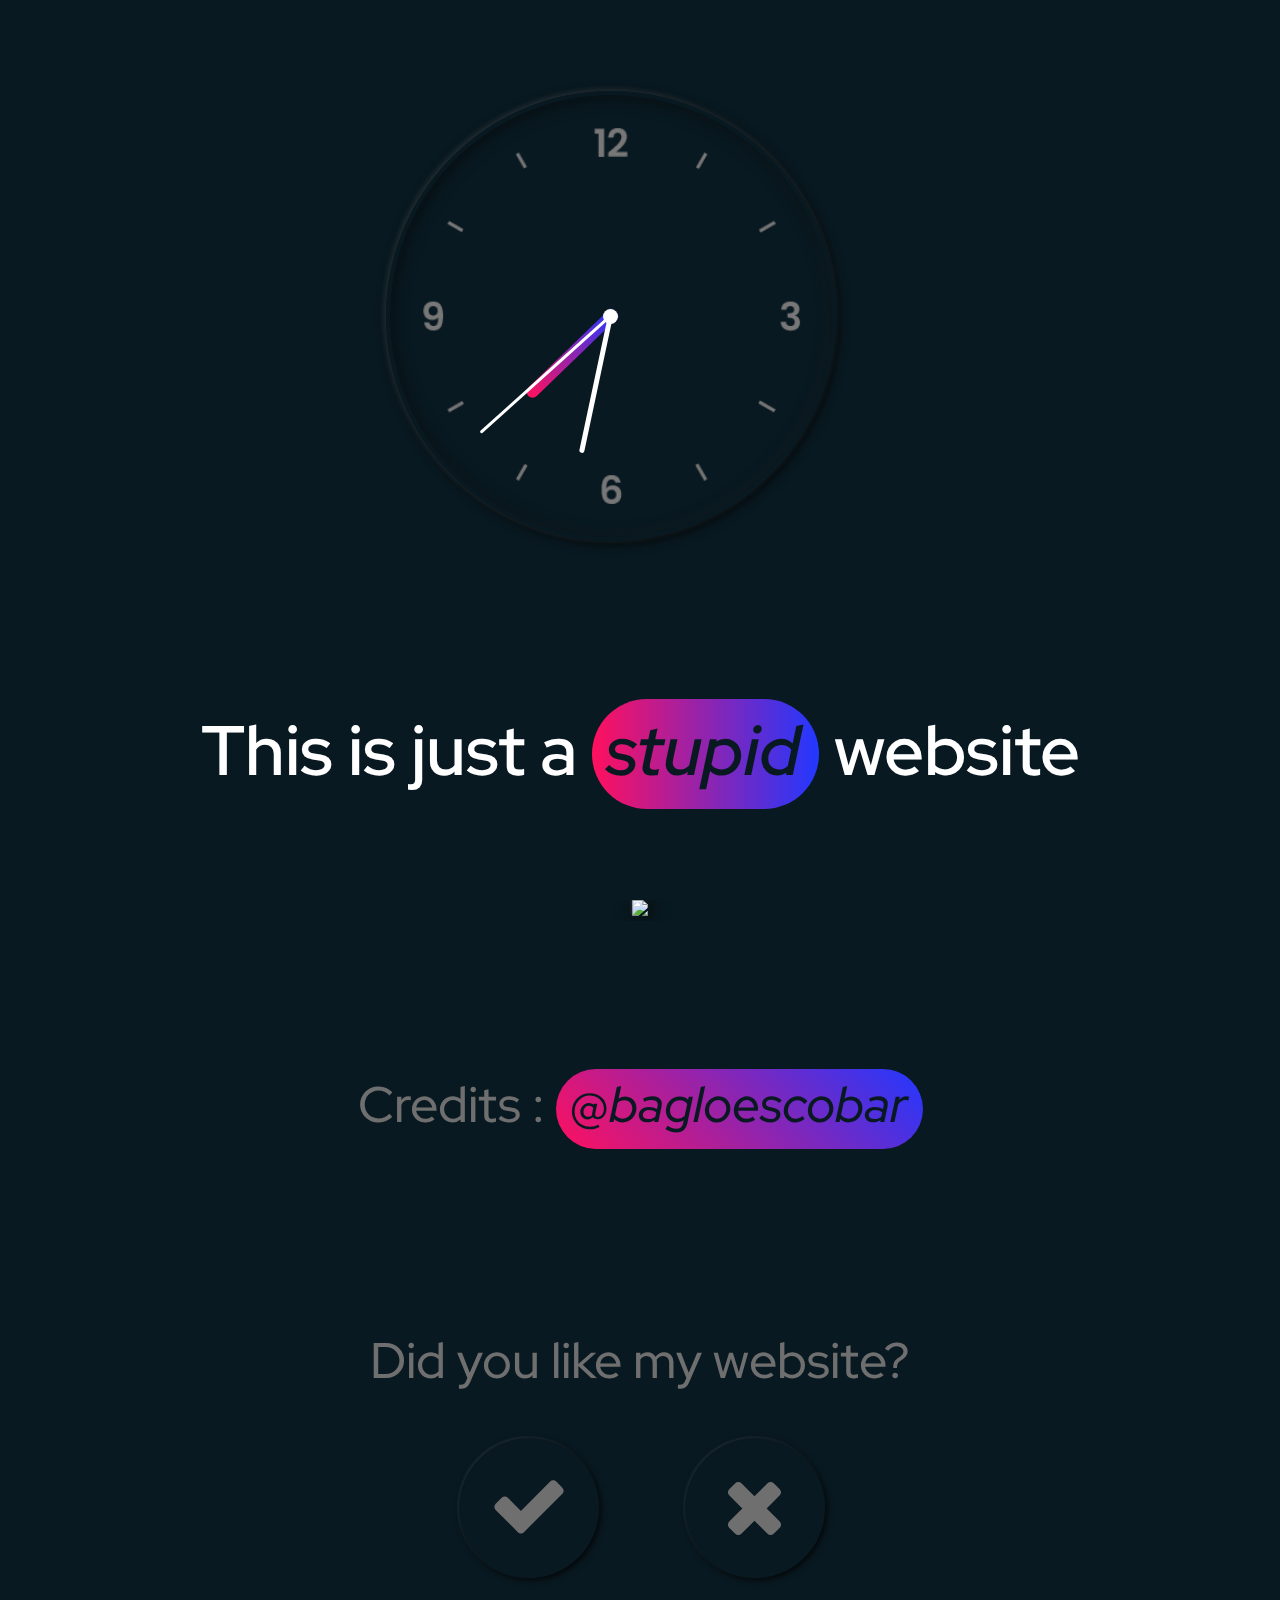
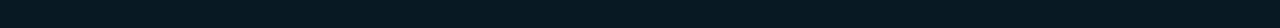
==== index.html @ bec344a5 "changed button colour" ====
<!DOCTYPE html>
<html>
    <head>
        <title>void</title>
        <meta charset="utf-8">

        <link href="https://fonts.googleapis.com/css2?family=PT+Sans:ital,wght@0,400;0,700;1,400;1,700&display=swap" rel="stylesheet">
        <link href="https://fonts.googleapis.com/css2?family=Red+Hat+Display:ital,wght@0,400;0,500;0,700;0,900;1,400;1,500;1,700;1,900&display=swap" rel="stylesheet">
        <link href="https://stackpath.bootstrapcdn.com/font-awesome/4.7.0/css/font-awesome.min.css" rel="stylesheet" integrity="sha384-wvfXpqpZZVQGK6TAh5PVlGOfQNHSoD2xbE+QkPxCAFlNEevoEH3Sl0sibVcOQVnN" crossorigin="anonymous">
        <!--<link rel="stylesheet" type="text/css" href="css/animate.css">-->
        <!--<link rel="stylesheet" type="text/css" href="css/bootstrap.min.css">-->
        <!--<link rel="stylesheet" type="text/css" href="css/jquery.bxslider.css">-->
        <link rel="stylesheet" type="text/css" href="css/style.css">
        <link rel="stylesheet" type="text/css" href="css/responsive.css">
        <!--<link rel="stylesheet" type="text/css" href="css/fullpage.min.css">-->
    </head>
    <body>
        <div class="container">
            <div class="row page-1">
                <div class="clock col-md-6">
                    <div class="hour">
                        <div class="hr" id="hr"></div>
                    </div>
                    <div class="min">
                        <div class="mn" id="mn"></div>
                    </div>
                    <div class="sec">
                        <div class="sc" id="sc"></div>
                    </div>
                </div>
            
                <div class="text col-md-6">
                    <h2>This is just a <a href="#"><i>stupid</i></a> website</h2>
                </div>
            </div>
            <div class="row" id="slider">
                <figure><center>
                    <div class="ig"><img class="ig-img" src="https://www.instagram.com/p/B_fWVBCDCqb/media/?size=l"></div>
                    <div class="ig"><img class="ig-img" src="https://www.instagram.com/p/B_cDUFCjGi4/media/?size=l"></div>
                    <div class="ig"><img class="ig-img crop" src="https://www.instagram.com/p/B_aI4P1D6il/media/?size=l"></div>
                    <div class="ig"><img class="ig-img" src="https://www.instagram.com/p/B_kT95uj4gp/media/?size=l"></div>
                    <div class="ig"><img class="ig-img crop" src="https://www.instagram.com/p/B_mvk5ID7Fw/media/?size=l"></div>
                    <div class="ig"><img class="ig-img" src="https://www.instagram.com/p/B_myRiUDKjV/media/?size=l"></div>
                    <div class="ig"><img class="ig-img" src="https://www.instagram.com/p/B_fWVBCDCqb/media/?size=l"></div>
                </center></figure>
            </div>
            <div class="row" id="credit">
                <p>Credits : <a href="https://www.instagram.com/bagloescobar/">@bagloescobar</a></p>
            </div>
            <div class="row">
                <div class="col-md-12">
                    <p>Did you like my website?</p>
                    <div>
                        <label>
                            <input type="radio" name="like">
                            <i class="fa fa-check" aria-hidden="true"></i>
                        </label>
                        <label>
                            <input type="radio" name="like">
                            <i class="fa fa-times" aria-hidden="true"></i>
                        </label>
                    </div>
                </div>
            </div>
        </div>
        <script type="text/javascript">
            /*Clock*/
            const deg = 6;
            const hr = document.querySelector('#hr');
            const mn = document.querySelector('#mn');
            const sc = document.querySelector('#sc');

            let day = new Date();
            let hh = day.getHours() * 30;
            let mm = day.getMinutes() * deg;
            let ss = day.getSeconds() * deg;
            let s = ss;

            hr.style.transform = `rotateZ(${(hh)+(mm/12)}deg)`;
            mn.style.transform = `rotateZ(${mm}deg)`;
            sc.style.transform = `rotateZ(${ss}deg)`;
            
            setInterval(() => {
                
                let day = new Date();
                let hh = day.getHours() * 30;
                let mm = day.getMinutes() * deg;
                let ss = day.getSeconds() * deg;
                
                
                s+=6;
                /*if(s%360==0)
                    m+=6;*/
                /*if(m%360==0)
                    h+=6;*/

                hr.style.transform = `rotateZ(${(hh)+(mm/12)}deg)`;
                mn.style.transform = `rotateZ(${mm}deg)`;
                sc.style.transform = `rotateZ(${s}deg)`;
            },1000);

            /*Button ripple*/
            const button = document.querySelectorAll('a');
            button.forEach(btn => {
                btn.addEventListener('click', function(e) {
                    let x = e.clientX;
                    let y = e.clientY - e.target.offsetTop*2;

                    let ripple = document.createElement('span');
                    ripple.style.left = x + 'px';
                    ripple.style.top = y + 'px';
                    this.appendChild(ripple);

                    setTimeout(() => {
                        ripple.remove()
                    }, 500);
                });
            });

            /*Bday Date*/
            d = day.getDate();
            m = day.getMonth();
            if((m==4&&d>=15)||(m>4))
            {
                alert("Happy birthday Aditi!!");
            }
        </script>

        <script src="js/jquery.js"></script>
        <script src="js/bootstrap.min.js"></script>
        <!--<script src="js/mobile.js"></script>-->
        <!--<script src="js/fullpage.min.js"></script>
        <script src="js/fullpage.extensions.min.js"></script>
        <script src="js/wow.min.js"></script>-->
        <script src="js/custom.js"></script>
        
    </body>
</html>
---- css/style.css ----
*{
    margin: 0;
    padding: 0;
    box-sizing: border-box;    
}

body
{
    display: flex;
    justify-content: center;
    align-items: center;
    min-height: 100vh;
    flex-direction: column;
    background: #091921;
    font-family: 'Red Hat Display', sans-serif;
    color: #ffffff;
    overflow-x: hidden;
    overflow-y: scroll;
}

.container
{
    position: relative;
    display: flex;
    flex-wrap: wrap;
    justify-content: center;
    align-items: center;
    flex-direction: column;
}

.clock
{
    /*max-width: 100%;*/
    width: 50vmin;
    height: 50vmin;
    /*padding-left: 400px;
    padding-right: 400px;*/
    margin-left: 25vmin;
    margin-right: 25vmin;
    margin-bottom: 30px;
    /*left: 0%;*/
    display: flex;
    text-align: center;
    justify-content: center;
    align-items: center;
    background: url("../images/clock.png");
    background-size: cover;
    position: relative;
    /*padding: 50px 50px;*/
    border: 4px solid #091921;
    border-radius: 50%;
    /*box-shadow: 0 -15px 15px rgba(255,255,255,.05),
                inset 0 -15px 15px rgba(255,255,255,.05),
                0 -15px 15px rgba(0,0,0,0.05),
                inset 0 -15px 15px rgba(0,0,0,0.05);*/
    box-shadow: -1px -1px 6px rgba(255,255,255,.16),
                2px 2px 12px rgba(0,0,0,.9),
                inset -2px -2px 16px rgba(255,255,255,.04),
                inset 2px 2px 16px rgba(0,0,0,.6);
}
.clock:before
{
    content: '';
    position: absolute;
    width: 15px;
    height: 15px;
    background: #fff;
    border-radius: 50%;
    z-index: 10000;
}

.clock .hour,
.clock .min,
.clock .sec
{
    position: absolute;
}
.clock .hour, .hr
{
    width: 230px;
    height: 230px;
}
.clock .min, .mn
{
    width: 280px;
    height: 280px;
}
.clock .sec, .sc
{
    width: 350px;
    height: 350px;
}

.hr, .mn, .sc
{
    display: flex;
    justify-content: center;
    /*align-items: center;*/
    position: absolute;
    border-radius: 50%;
    transition: all 0.5s;
    -moz-transition: all 0.5s;
    -o-transition: all 0.5s;
    -webkit-transition: all 0.5s;
}
.hr:before
{
    content: '';
    position: absolute;
    width: 12px;
    height: 120px;
    background: linear-gradient(180deg,#ff105e,#2238ff);
    z-index: 10;
    border-radius: 6px 6px 0 0;
}
.mn:before
{
    content: '';
    position: absolute;
    width: 5px;
    height: 145px;
    background: #fff;
    z-index: 11;
    border-radius: 6px 6px 0 0;
}
.sc:before
{
    content: '';
    position: absolute;
    width: 3px;
    height: 180px;
    background: #fff;
    z-index: 12;
    border-radius: 6px 6px 0 0;
}

.container .row .text h2
{
    text-align: center;
    max-width: 100%;
    font-size: 70px;
    font-weight: 600;
    padding-top: 128px;
    padding-left: 40px;
    padding-right: 40px;
    line-height: 1.4em;
}
.container .row .text h2 a
{
    text-decoration: none;
    position: static;
    color: #091921;
    display: inline-flex;
    position: initial;
    overflow: hidden;
    border: 1px;
    border-radius: 50vmin;
    padding: 2px 18px 10px 14px;
    background: linear-gradient(90deg,#ff105e,#2238ff);
}

.ig-img
{
    width: 80vw;
    border-radius: 5%;
    box-shadow: -1px -1px 3px rgba(255,255,255,.1),
                2px 2px 18px rgba(0,0,0,.8);
}

#slider
{
    overflow: hidden;
}
#slider figure
{
    position: relative;
    width: 700%;
    margin: 0;
    animation: 24s slider infinite;
}
#slider figure .ig
{
    width: 14.285%;
    float: left;
}

@keyframes slider
{
    0%
    {
        left: 0;
    }
    11.67%
    {
        left: 0;
    }
    16.67%
    {
        left: -100%;
    }
    28.33%
    {
        left: -100%;
    }
    33.33%
    {
        left: -200%;
    }
    45%
    {
        left: -200%;
    }
    50%
    {
        left: -300%;
    }
    61.67%
    {
        left: -300%;
    }
    66.67%
    {
        left: -400%;
    }
    78.33%
    {
        left: -400%;
    }
    83.33%
    {
        left: -500%;
    }
    95%
    {
        left: -500%;
    }
    100%
    {
        left: -600%;
    }
}

#credit a
{
    text-decoration: none;
    font-style: italic;
    font-weight: 500;
    color: #091921;
    border: 1px;
    border-radius: 50vmin;
    padding: 2px 15px 12px 14px;
    background: linear-gradient(45deg,#ff105e,#2238ff);
}

.container p
{
    text-align: center;
    color: #6f6f6f;
    font-size: 50px;
    font-weight: 500;
    margin-top: 150px;
    margin-bottom: 40px;
}
.container label
{
    position: relative;
}
.container label input
{
    appearance: none;
    -webkit-appearance: none;
    -moz-appearance: none;
    cursor: pointer;
}
.container label .fa
{
    position: relative;
    width: 140px;
    height: 140px;
    background: #091921;
    line-height: 40px;
    text-align: center;
    justify-content: center;
    align-items: center;
    padding-top: 47px;
    margin-top: 5px;
    margin-bottom: 50px;
    color: #6f6f6f;
    font-size: 80px;/*or24*/
    border-radius: 50%;
    cursor: pointer;
    box-shadow: -1px -1px 3px rgba(255,255,255,.1),
                2px 2px 6px rgba(0,0,0,.8);
}
.container label .fa-check
{
    margin-left: 2em;
    margin-right: .5em;
}
.container label .fa-times
{
    margin-right: 2em;
    margin-left: .5em;
}
.container label .fa:hover
{
    box-shadow: -1px -1px 3px rgba(255,255,255,.1),
                2px 2px 6px rgba(0,0,0,.8),
                inset -2px -2px 10px rgba(255,255,255,.05),
                inset 2px 2px 10px rgba(0,0,0,.5);
}
.container label input:checked ~ .fa-check
{
    color: #00fff1;
    box-shadow: inset -1px -1px 3px rgba(255,255,255,.1),
                inset 2px 2px 6px rgba(0,0,0,1);
    text-shadow: 0 0 5px #00fff1,
                 0 0 20px #00fff1;
}
.container label input:checked ~ .fa-times
{
    color: #ff101c;
    box-shadow: inset -1px -1px 3px rgba(255,255,255,.1),
                inset 2px 2px 6px rgba(0,0,0,1);
    text-shadow: 0 0 5px #ff101c,
                 0 0 20px #ff101c;
}

span
{
    position: absolute;
    background: #091921;
    transform: translate(-50%,-50%);
    pointer-events: none;
    border-radius: 50%;
    animation: animate .5s linear infinite;
}
@keyframes animate
{
    0%
    {
        width: 0px;
        height: 0px;
        opacity: 0.5;
    }
    100%
    {
        width: 200px;
        height: 200px;
        opacity: 0;
    }
}
---- css/responsive.css ----
@media (max-width: 768px)
{
    .text
    {
        width: 100%;
        /*padding-top: 10vh;*/
        font-size: 60px;
        text-align: center;
    }
    .clock
    {
        width: 60vw;
        height: 60vw;
        margin-left: 20vw;
        margin-right: 20vw;
    }
}

@media (max-height: 640px)
{
    .text
    {
        width: 100%;
        /*padding-top: 10vh;*/
        text-align: center;
    }
    .clock
    {
        width: 60vh;
        height: 60vh;
        margin-left: 20vh;
        margin-right: 20vh;
    }
}
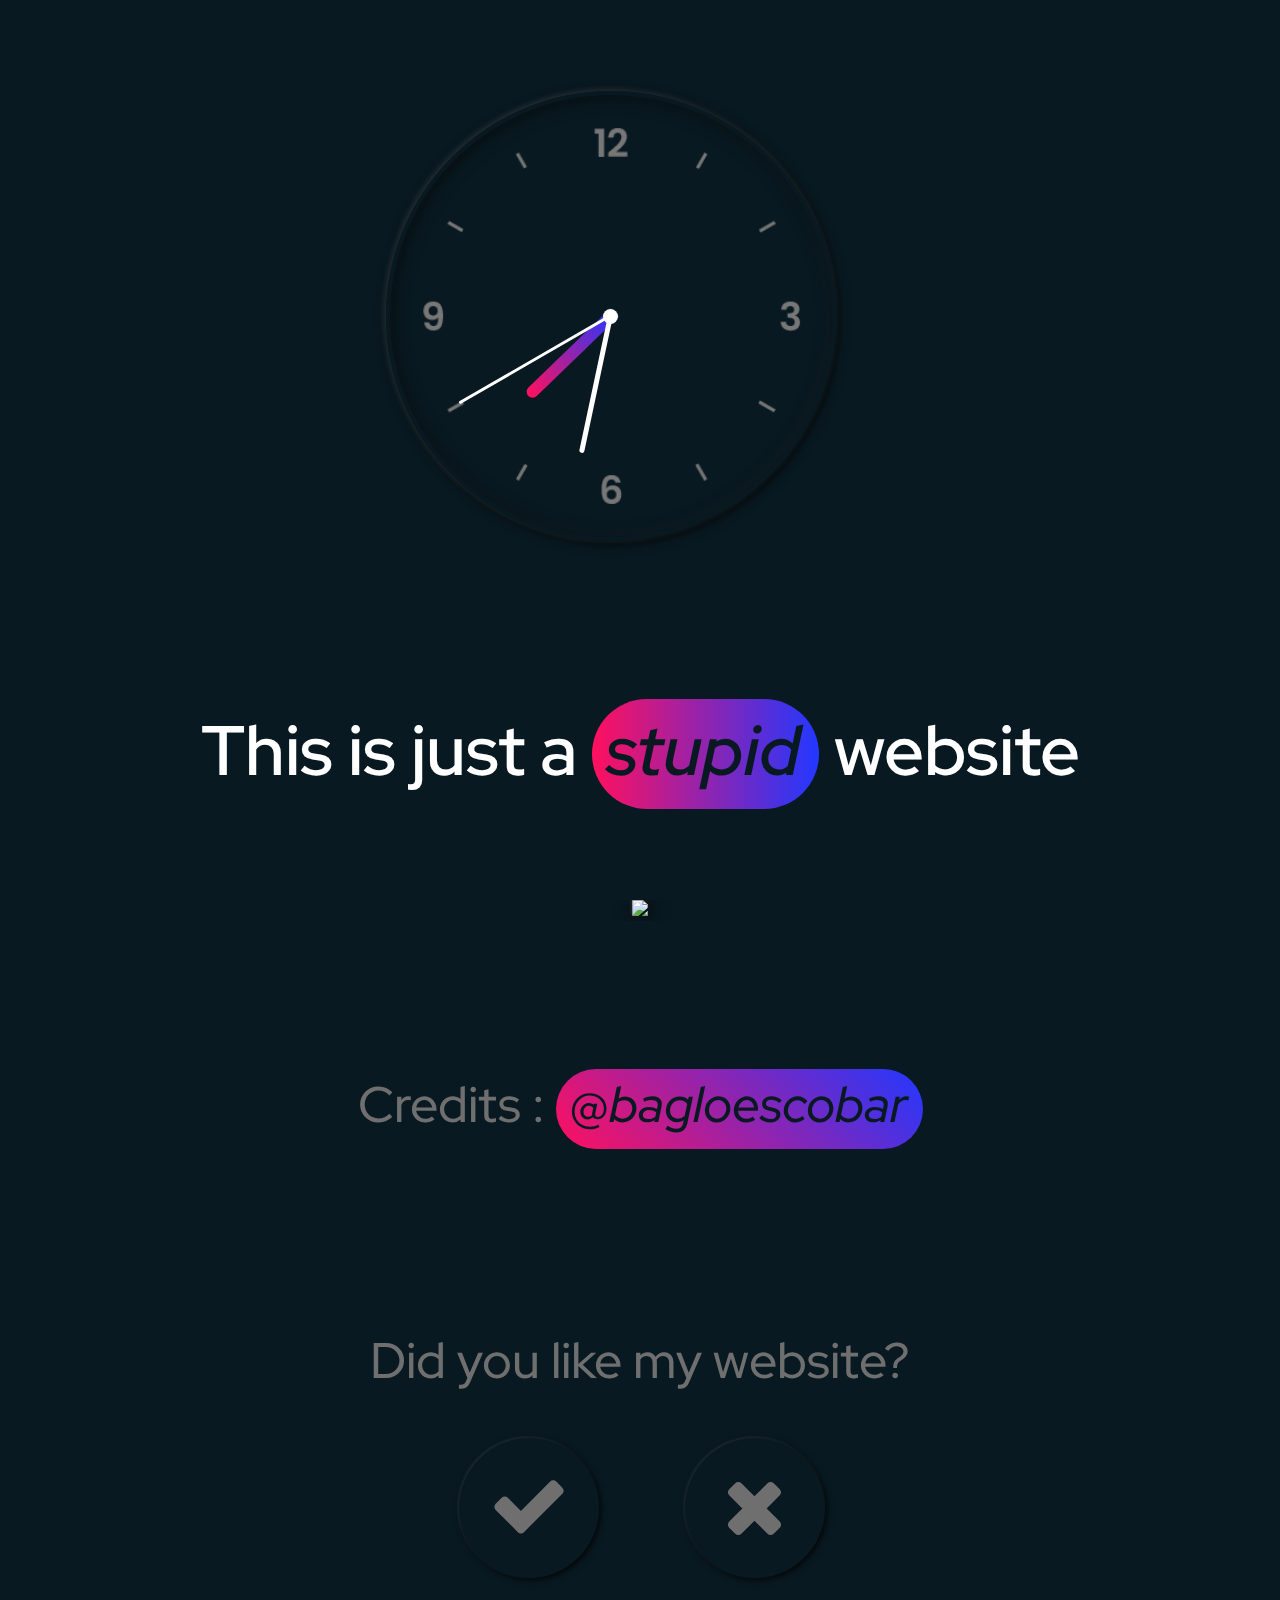
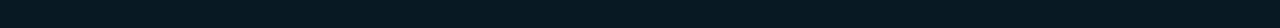
==== commit 30ed3745: "Removed js date alert" ====
--- a/index.html
+++ b/index.html
@@ -120,10 +120,11 @@
             /*Bday Date*/
             d = day.getDate();
             m = day.getMonth();
+            /*
             if((m==4&&d>=15)||(m>4))
             {
                 alert("Happy birthday Aditi!!");
-            }
+            }*/
         </script>
 
         <script src="js/jquery.js"></script>
@@ -135,4 +136,4 @@
         <script src="js/custom.js"></script>
         
     </body>
-</html>+</html>
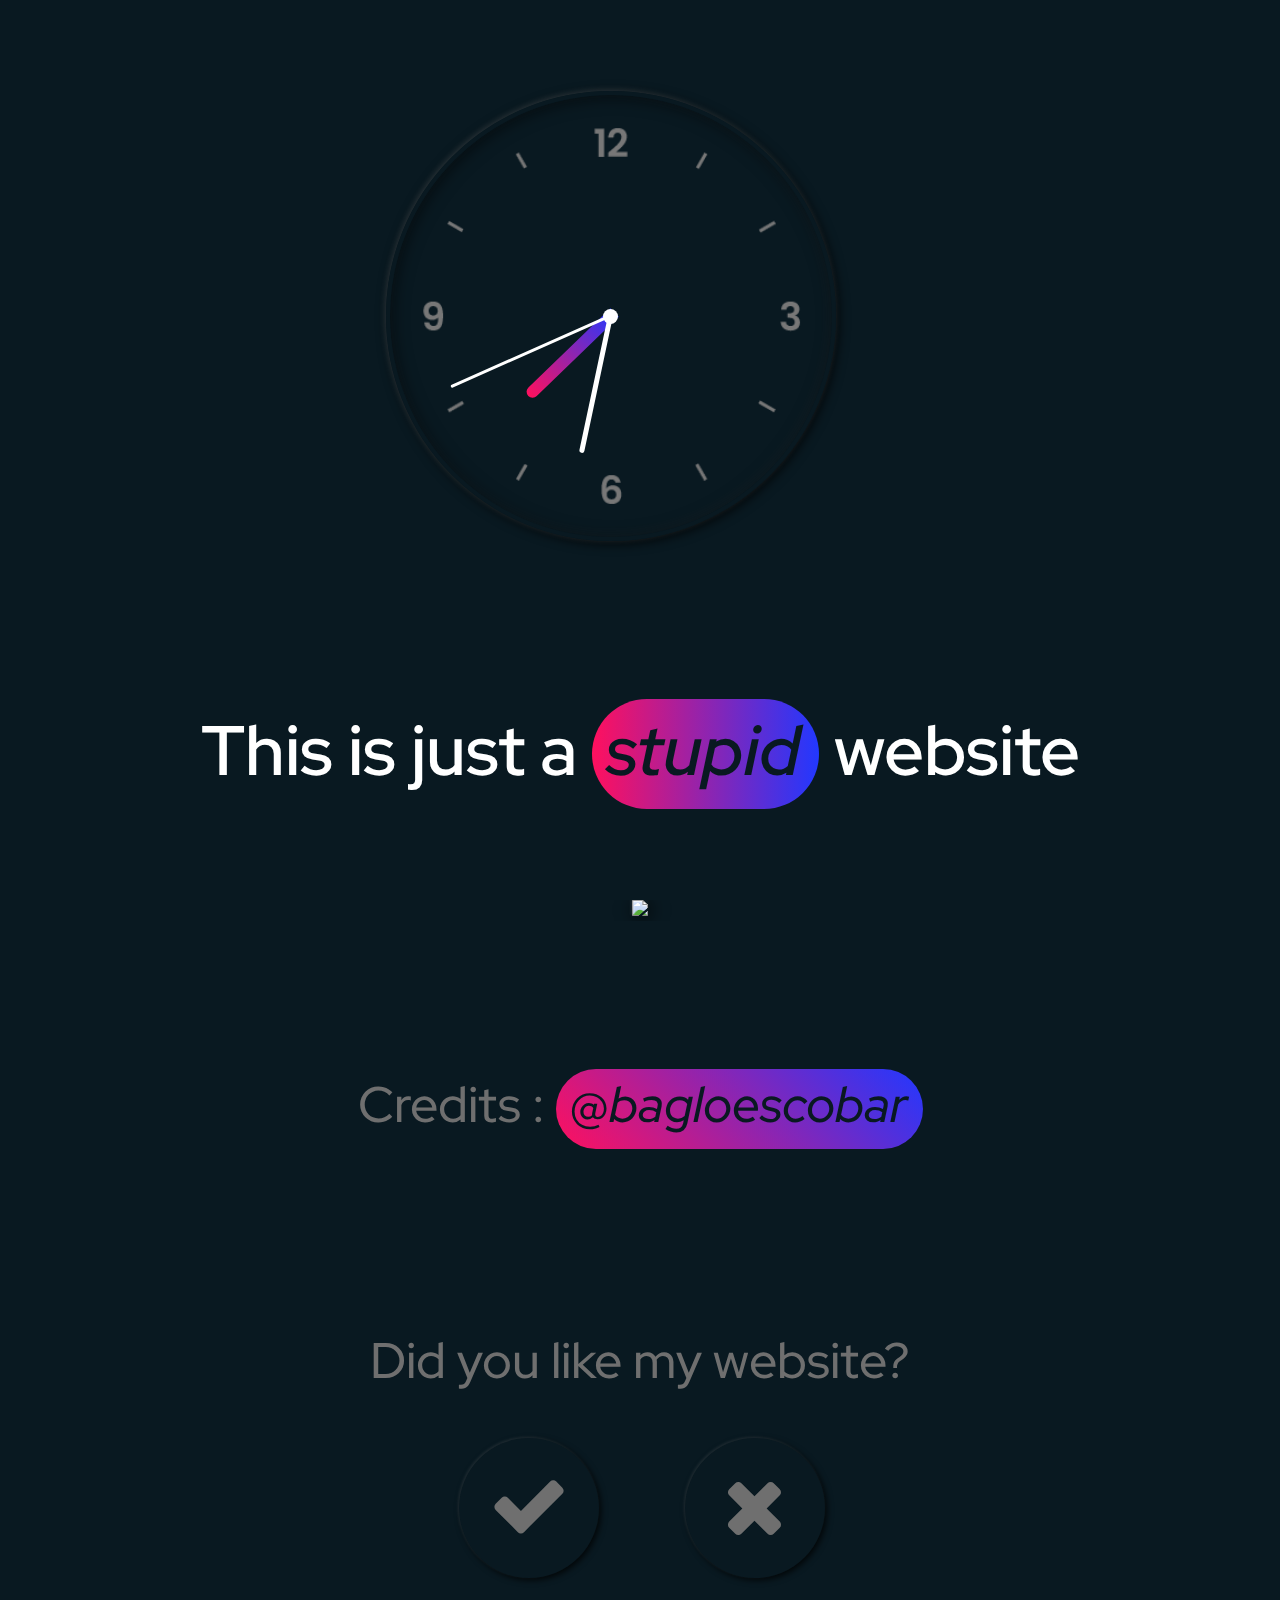
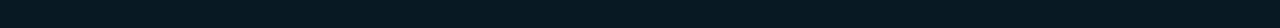
==== commit d9868f79: "try insta new url" ====
--- a/index.html
+++ b/index.html
@@ -35,7 +35,7 @@
             </div>
             <div class="row" id="slider">
                 <figure><center>
-                    <div class="ig"><img class="ig-img" src="https://www.instagram.com/p/B_fWVBCDCqb/media/?size=l"></div>
+                    <div class="ig"><img class="ig-img" src="https://instagram.fpnq15-1.fna.fbcdn.net/v/t51.2885-15/e35/s1080x1080/94321279_281051623055920_8193520881312673966_n.jpg?_nc_ht=instagram.fpnq15-1.fna.fbcdn.net&_nc_cat=104&_nc_ohc=aqdClkfGALUAX_xwxdI&_nc_tp=15&oh=5b761efd1a4db6c182941bc9e1ed813e&oe=5FCF4EF8"></div><!--https://www.instagram.com/p/B_fWVBCDCqb/media/?size=l-->
                     <div class="ig"><img class="ig-img" src="https://www.instagram.com/p/B_cDUFCjGi4/media/?size=l"></div>
                     <div class="ig"><img class="ig-img crop" src="https://www.instagram.com/p/B_aI4P1D6il/media/?size=l"></div>
                     <div class="ig"><img class="ig-img" src="https://www.instagram.com/p/B_kT95uj4gp/media/?size=l"></div>
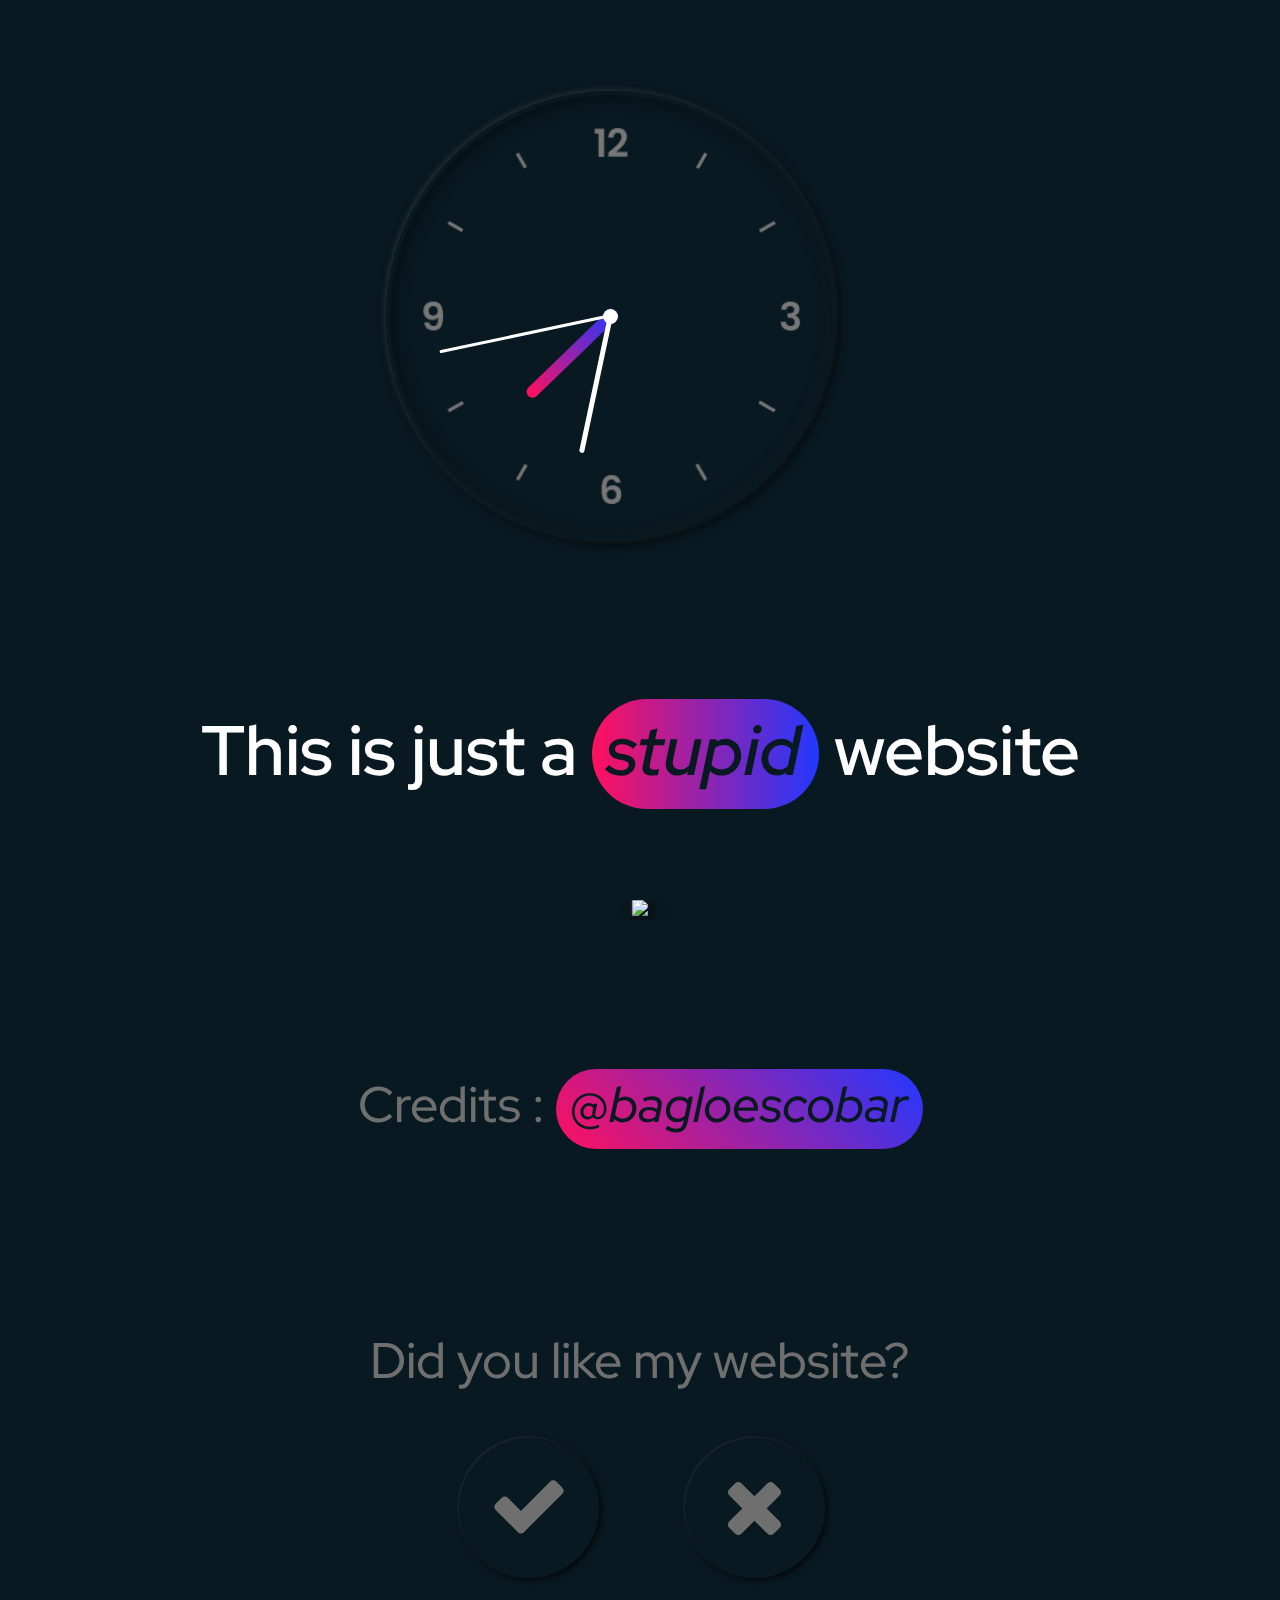
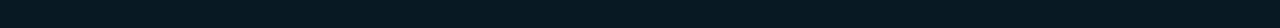
==== commit 2f4c1046: "New insta url" ====
--- a/index.html
+++ b/index.html
@@ -36,12 +36,12 @@
             <div class="row" id="slider">
                 <figure><center>
                     <div class="ig"><img class="ig-img" src="https://instagram.fpnq15-1.fna.fbcdn.net/v/t51.2885-15/e35/s1080x1080/94321279_281051623055920_8193520881312673966_n.jpg?_nc_ht=instagram.fpnq15-1.fna.fbcdn.net&_nc_cat=104&_nc_ohc=aqdClkfGALUAX_xwxdI&_nc_tp=15&oh=5b761efd1a4db6c182941bc9e1ed813e&oe=5FCF4EF8"></div><!--https://www.instagram.com/p/B_fWVBCDCqb/media/?size=l-->
-                    <div class="ig"><img class="ig-img" src="https://www.instagram.com/p/B_cDUFCjGi4/media/?size=l"></div>
-                    <div class="ig"><img class="ig-img crop" src="https://www.instagram.com/p/B_aI4P1D6il/media/?size=l"></div>
-                    <div class="ig"><img class="ig-img" src="https://www.instagram.com/p/B_kT95uj4gp/media/?size=l"></div>
-                    <div class="ig"><img class="ig-img crop" src="https://www.instagram.com/p/B_mvk5ID7Fw/media/?size=l"></div>
-                    <div class="ig"><img class="ig-img" src="https://www.instagram.com/p/B_myRiUDKjV/media/?size=l"></div>
-                    <div class="ig"><img class="ig-img" src="https://www.instagram.com/p/B_fWVBCDCqb/media/?size=l"></div>
+                    <div class="ig"><img class="ig-img" src="https://instagram.fpnq15-1.fna.fbcdn.net/v/t51.2885-15/e35/s1080x1080/94673328_170042157817196_5388609532706715047_n.jpg?_nc_ht=instagram.fpnq15-1.fna.fbcdn.net&_nc_cat=108&_nc_ohc=QyCTi4UocFcAX_9d_9h&_nc_tp=15&oh=7d14879e00e347ccf3de115eb4f5adb6&oe=5FD113A0"></div><!--https://www.instagram.com/p/B_cDUFCjGi4/media/?size=l-->
+                    <div class="ig"><img class="ig-img crop" src="https://instagram.fpnq15-1.fna.fbcdn.net/v/t51.2885-15/e35/s1080x1080/94418448_283094569395787_1881817912455019894_n.jpg?_nc_ht=instagram.fpnq15-1.fna.fbcdn.net&_nc_cat=107&_nc_ohc=tRAo5ZcXAIAAX_6J3Lv&_nc_tp=15&oh=1dc49a2e247177a0ba688107c022da85&oe=5FCE555D"></div><!--https://www.instagram.com/p/B_aI4P1D6il/media/?size=l-->
+                    <div class="ig"><img class="ig-img" src="https://instagram.fpnq15-1.fna.fbcdn.net/v/t51.2885-15/e35/s1080x1080/95422257_1478015405692956_1153408899745356732_n.jpg?_nc_ht=instagram.fpnq15-1.fna.fbcdn.net&_nc_cat=100&_nc_ohc=Ytz41VaMxa4AX8PXvP1&_nc_tp=15&oh=5e565cc4508b180261787cdfada93013&oe=5FD039D2"></div><!--https://www.instagram.com/p/B_kT95uj4gp/media/?size=l-->
+                    <div class="ig"><img class="ig-img crop" src="https://instagram.fpnq15-1.fna.fbcdn.net/v/t51.2885-15/e35/s1080x1080/95127159_152314272936097_4637930635144041831_n.jpg?_nc_ht=instagram.fpnq15-1.fna.fbcdn.net&_nc_cat=101&_nc_ohc=w26Py9pxKZkAX8NLCj8&_nc_tp=15&oh=7557e801cc91d6ce3f2245eb101684fd&oe=5FD0358E"></div><!--https://www.instagram.com/p/B_mvk5ID7Fw/media/?size=l-->
+                    <div class="ig"><img class="ig-img" src="https://instagram.fpnq15-1.fna.fbcdn.net/v/t51.2885-15/e35/s1080x1080/95566919_1693066807524238_3413786445014026330_n.jpg?_nc_ht=instagram.fpnq15-1.fna.fbcdn.net&_nc_cat=110&_nc_ohc=4pu_QTZcm0wAX8rExpQ&_nc_tp=15&oh=a383c8b6bae2e08bda9cd064f70061d6&oe=5FCD63E7"></div><!--https://www.instagram.com/p/B_myRiUDKjV/media/?size=l-->
+                    <div class="ig"><img class="ig-img" src="https://instagram.fpnq15-1.fna.fbcdn.net/v/t51.2885-15/e35/s1080x1080/94321279_281051623055920_8193520881312673966_n.jpg?_nc_ht=instagram.fpnq15-1.fna.fbcdn.net&_nc_cat=104&_nc_ohc=aqdClkfGALUAX_xwxdI&_nc_tp=15&oh=5b761efd1a4db6c182941bc9e1ed813e&oe=5FCF4EF8"></div><!--https://www.instagram.com/p/B_fWVBCDCqb/media/?size=l-->
                 </center></figure>
             </div>
             <div class="row" id="credit">
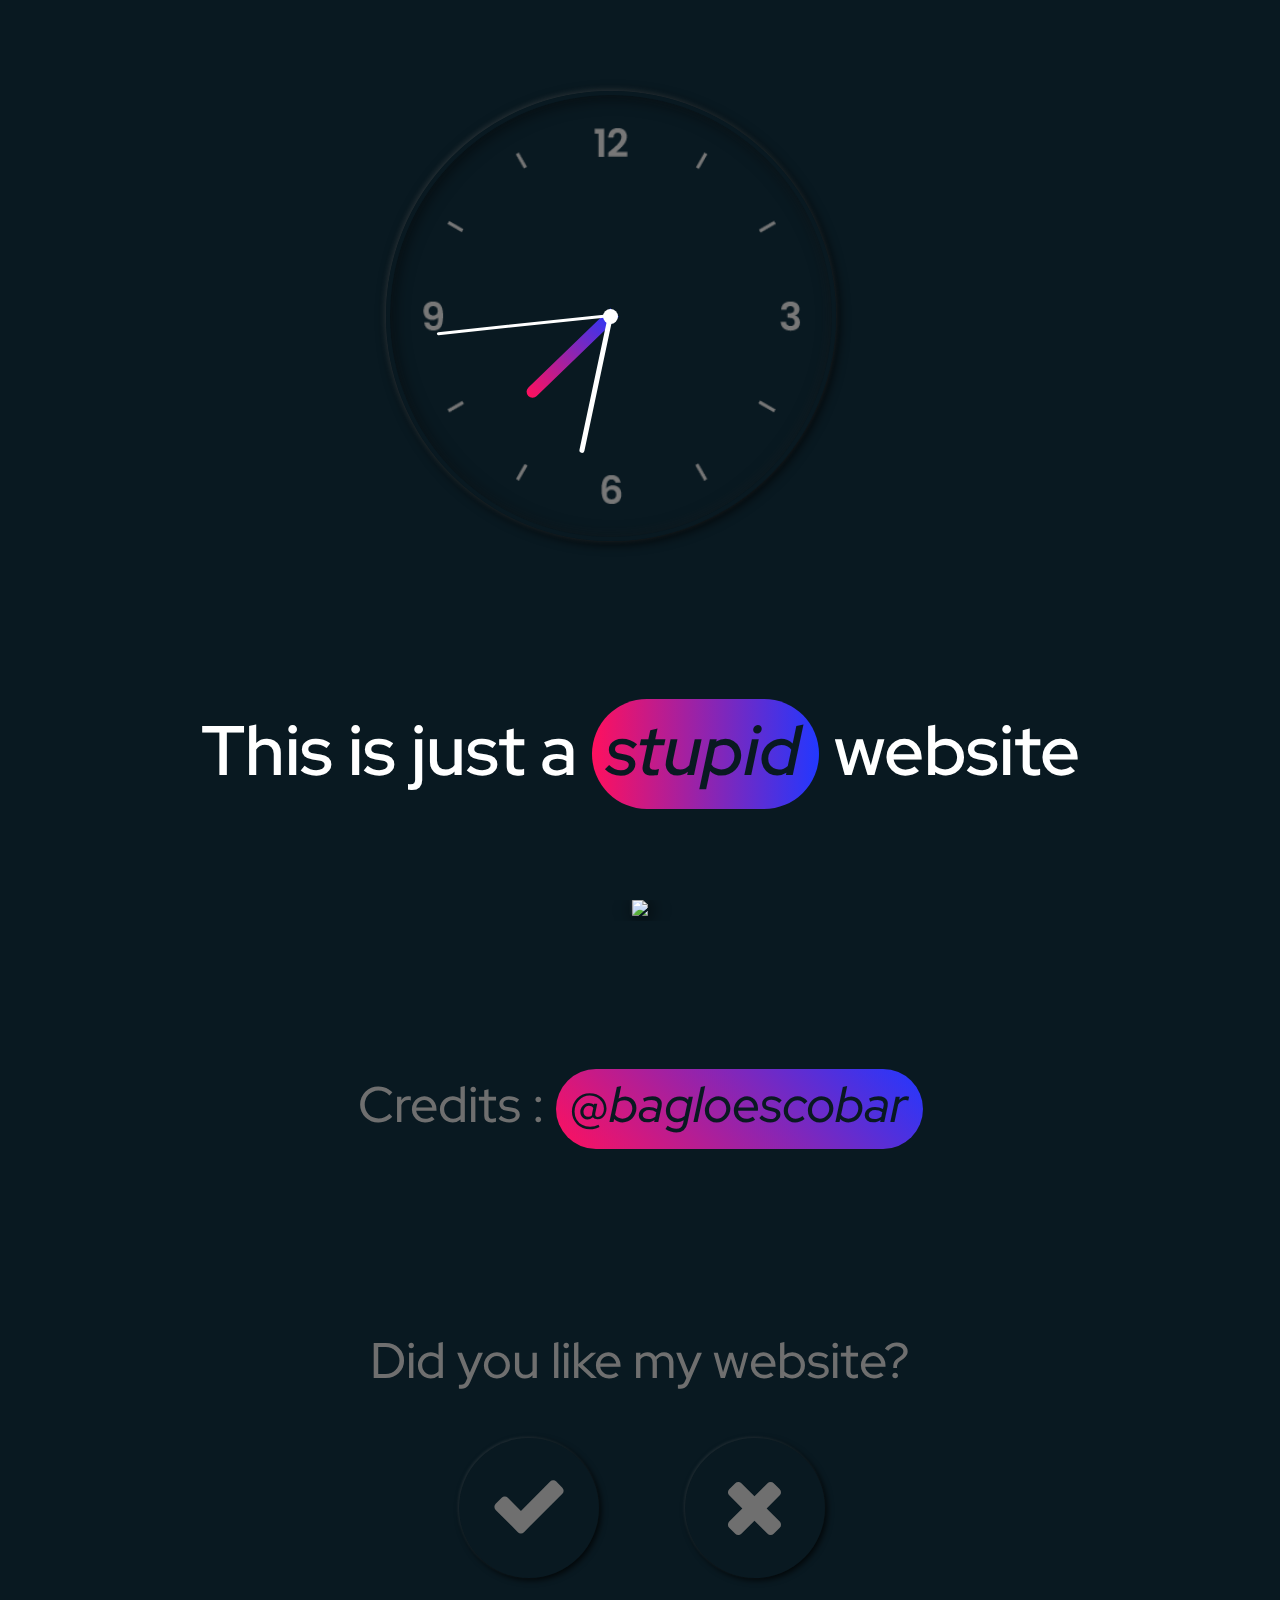
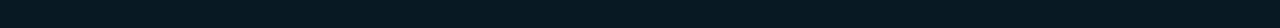
==== commit 8502f1a5: "remove useless img" ====
--- a/index.html
+++ b/index.html
@@ -15,9 +15,11 @@
         <!--<link rel="stylesheet" type="text/css" href="css/fullpage.min.css">-->
     </head>
     <body>
+        <div id="progressbar"></div>
+        <div id="scrollPath"></div>
         <div class="container">
             <div class="row page-1">
-                <div class="clock col-md-6">
+                <div class="clock col-md-12">
                     <div class="hour">
                         <div class="hr" id="hr"></div>
                     </div>
@@ -29,23 +31,31 @@
                     </div>
                 </div>
             
-                <div class="text col-md-6">
+                <div class="text col-md-12">
                     <h2>This is just a <a href="#"><i>stupid</i></a> website</h2>
                 </div>
             </div>
             <div class="row" id="slider">
                 <figure><center>
-                    <div class="ig"><img class="ig-img" src="https://instagram.fpnq15-1.fna.fbcdn.net/v/t51.2885-15/e35/s1080x1080/94321279_281051623055920_8193520881312673966_n.jpg?_nc_ht=instagram.fpnq15-1.fna.fbcdn.net&_nc_cat=104&_nc_ohc=aqdClkfGALUAX_xwxdI&_nc_tp=15&oh=5b761efd1a4db6c182941bc9e1ed813e&oe=5FCF4EF8"></div><!--https://www.instagram.com/p/B_fWVBCDCqb/media/?size=l-->
-                    <div class="ig"><img class="ig-img" src="https://instagram.fpnq15-1.fna.fbcdn.net/v/t51.2885-15/e35/s1080x1080/94673328_170042157817196_5388609532706715047_n.jpg?_nc_ht=instagram.fpnq15-1.fna.fbcdn.net&_nc_cat=108&_nc_ohc=QyCTi4UocFcAX_9d_9h&_nc_tp=15&oh=7d14879e00e347ccf3de115eb4f5adb6&oe=5FD113A0"></div><!--https://www.instagram.com/p/B_cDUFCjGi4/media/?size=l-->
-                    <div class="ig"><img class="ig-img crop" src="https://instagram.fpnq15-1.fna.fbcdn.net/v/t51.2885-15/e35/s1080x1080/94418448_283094569395787_1881817912455019894_n.jpg?_nc_ht=instagram.fpnq15-1.fna.fbcdn.net&_nc_cat=107&_nc_ohc=tRAo5ZcXAIAAX_6J3Lv&_nc_tp=15&oh=1dc49a2e247177a0ba688107c022da85&oe=5FCE555D"></div><!--https://www.instagram.com/p/B_aI4P1D6il/media/?size=l-->
-                    <div class="ig"><img class="ig-img" src="https://instagram.fpnq15-1.fna.fbcdn.net/v/t51.2885-15/e35/s1080x1080/95422257_1478015405692956_1153408899745356732_n.jpg?_nc_ht=instagram.fpnq15-1.fna.fbcdn.net&_nc_cat=100&_nc_ohc=Ytz41VaMxa4AX8PXvP1&_nc_tp=15&oh=5e565cc4508b180261787cdfada93013&oe=5FD039D2"></div><!--https://www.instagram.com/p/B_kT95uj4gp/media/?size=l-->
-                    <div class="ig"><img class="ig-img crop" src="https://instagram.fpnq15-1.fna.fbcdn.net/v/t51.2885-15/e35/s1080x1080/95127159_152314272936097_4637930635144041831_n.jpg?_nc_ht=instagram.fpnq15-1.fna.fbcdn.net&_nc_cat=101&_nc_ohc=w26Py9pxKZkAX8NLCj8&_nc_tp=15&oh=7557e801cc91d6ce3f2245eb101684fd&oe=5FD0358E"></div><!--https://www.instagram.com/p/B_mvk5ID7Fw/media/?size=l-->
-                    <div class="ig"><img class="ig-img" src="https://instagram.fpnq15-1.fna.fbcdn.net/v/t51.2885-15/e35/s1080x1080/95566919_1693066807524238_3413786445014026330_n.jpg?_nc_ht=instagram.fpnq15-1.fna.fbcdn.net&_nc_cat=110&_nc_ohc=4pu_QTZcm0wAX8rExpQ&_nc_tp=15&oh=a383c8b6bae2e08bda9cd064f70061d6&oe=5FCD63E7"></div><!--https://www.instagram.com/p/B_myRiUDKjV/media/?size=l-->
-                    <div class="ig"><img class="ig-img" src="https://instagram.fpnq15-1.fna.fbcdn.net/v/t51.2885-15/e35/s1080x1080/94321279_281051623055920_8193520881312673966_n.jpg?_nc_ht=instagram.fpnq15-1.fna.fbcdn.net&_nc_cat=104&_nc_ohc=aqdClkfGALUAX_xwxdI&_nc_tp=15&oh=5b761efd1a4db6c182941bc9e1ed813e&oe=5FCF4EF8"></div><!--https://www.instagram.com/p/B_fWVBCDCqb/media/?size=l-->
+                    <div class="ig"><img class="ig-img" src="https://www.instagram.com/p/B_fWVBCDCqb/media/?size=l"></div>
+                    <div class="ig"><img class="ig-img" src="https://www.instagram.com/p/B_cDUFCjGi4/media/?size=l"></div>
+                    <div class="ig"><img class="ig-img crop" src="https://www.instagram.com/p/B_pbWKijOQe/media/?size=l"></div>
+                    <div class="ig"><img class="ig-img" src="https://www.instagram.com/p/CAE_vY8jBfm/media/?size=l"></div>
+                    <div class="ig"><img class="ig-img crop" src="https://www.instagram.com/p/B_mvk5ID7Fw/media/?size=l"></div>
+                    <div class="ig"><img class="ig-img" src="https://www.instagram.com/p/B_myRiUDKjV/media/?size=l"></div>
+                    <div class="ig"><img class="ig-img" src="https://www.instagram.com/p/B_fWVBCDCqb/media/?size=l"></div>
                 </center></figure>
             </div>
             <div class="row" id="credit">
                 <p>Credits : <a href="https://www.instagram.com/bagloescobar/">@bagloescobar</a></p>
+            </div>
+            <div class="row" id="music">
+                <label>
+                <!--<audio controls>
+                    <source src="images/Lauv BTS - Who.mp3" type="audio/mpeg">
+                </audio>-->
+                <!--<button class="play"><i class="fa fa-play" aria-hidden="true"></i></button>
+                </label>-->
             </div>
             <div class="row">
                 <div class="col-md-12">
@@ -63,6 +73,7 @@
                 </div>
             </div>
         </div>
+        <script src="js/jquery.js"></script>
         <script type="text/javascript">
             /*Clock*/
             const deg = 6;
@@ -117,17 +128,33 @@
                 });
             });
 
-            /*Bday Date*/
+            /*Bday Date
             d = day.getDate();
             m = day.getMonth();
-            /*
             if((m==4&&d>=15)||(m>4))
             {
                 alert("Happy birthday Aditi!!");
             }*/
+             
+             /*ProgressBar*/
+            /*var height;
+            $(document).ready(function()
+            {
+	            'use strict';
+                var body = document.body,
+                html = document.documentElement;
+
+                height = Math.max( body.scrollHeight, body.offsetHeight, html.clientHeight, html.scrollHeight, html.offsetHeight );
+            });*//*
+            let progress = document.getElementById('progressbar');
+		    let totalHeight = document.body.scrollHeight - window.innerHeight;
+            window.onscroll = function(){
+                let progressHeight = (window.pageYOffset/(totalHeight))*100;
+                progress.style.height = progressHeight + '%';
+            }*/
         </script>
 
-        <script src="js/jquery.js"></script>
+        
         <script src="js/bootstrap.min.js"></script>
         <!--<script src="js/mobile.js"></script>-->
         <!--<script src="js/fullpage.min.js"></script>
@@ -136,4 +163,4 @@
         <script src="js/custom.js"></script>
         
     </body>
-</html>
+</html>--- a/css/style.css
+++ b/css/style.css
@@ -2,6 +2,7 @@
     margin: 0;
     padding: 0;
     box-sizing: border-box;    
+    scrollbar-width: none;
 }
 
 body
@@ -17,6 +18,66 @@
     overflow-x: hidden;
     overflow-y: scroll;
 }
+/*Scrollbar
+::-webkit-scrollbar
+{
+    width: 0;
+}
+::-moz-progress-bar
+{
+    width: 0;
+}
+#scrollPath
+{
+    position: fixed;
+    top: 0;
+    right: 0;
+    width: 10px;
+    height: 100%;
+    background: rgba(255,255,255,.05);
+}
+#progressbar
+{
+    position: fixed;
+    top: 0;
+    right: 0;
+    width: 10px;
+    background: linear-gradient(to top,#008aff,#00ffe7);
+    animation: progress 5s linear infinite;
+}
+@keyframes progress
+{
+    0%,100%
+    {
+        filter: hue-rotate(0deg);
+    }
+    50%
+    {
+        filter: hue-rotate(360deg);
+    }
+}
+#progressbar:before
+{
+    content: '';
+    position: absolute;
+    top: 0;
+    right: 0;
+    width: 100%;
+    height: 100%;
+    background: linear-gradient(to top,#008aff,#00ffe7);
+    filter: blur(10px);
+}
+#progressbar:after
+{
+    position: fixed;
+    top: 0;
+    right: 0;
+    width: 100%;
+    height: 100%;
+    background: linear-gradient(to top,#008aff,#00ffe7);
+    filter: blur(30px);
+}*/
+
 
 .container
 {
@@ -252,6 +313,61 @@
     background: linear-gradient(45deg,#ff105e,#2238ff);
 }
 
+#music
+{
+    text-align: center;
+    align-items: center;
+    font-size: 50px;
+    width: 100%;
+}
+#music label button
+{
+    color: #091921;
+    background: transparent;
+    cursor: pointer;
+    margin-top: 30px;
+    border: 0;
+}
+#music label
+{
+    position: relative;
+}
+.play label .fa
+{
+    position: relative;
+    width: 140px;
+    height: 140px;
+    background: #091921;
+    line-height: 40px;
+    text-align: center;
+    justify-content: center;
+    align-items: center;
+    padding-top: 47px;
+    margin-top: 5px;
+    margin-bottom: 50px;
+    color: #6f6f6f;
+    font-size: 80px;/*or24*/
+    border-radius: 50%;
+    cursor: pointer;
+    box-shadow: -1px -1px 3px rgba(255,255,255,.1),
+                2px 2px 6px rgba(0,0,0,.8);
+}
+.play label .fa:hover
+{
+    box-shadow: -1px -1px 3px rgba(255,255,255,.1),
+                2px 2px 6px rgba(0,0,0,.8),
+                inset -2px -2px 10px rgba(255,255,255,.05),
+                inset 2px 2px 10px rgba(0,0,0,.5);
+}
+.play label button:active ~ .fa
+{
+    color: #00fff1;
+    box-shadow: inset -1px -1px 3px rgba(255,255,255,.1),
+                inset 2px 2px 6px rgba(0,0,0,1);
+    text-shadow: 0 0 5px #00fff1,
+                 0 0 20px #00fff1;
+}
+
 .container p
 {
     text-align: center;
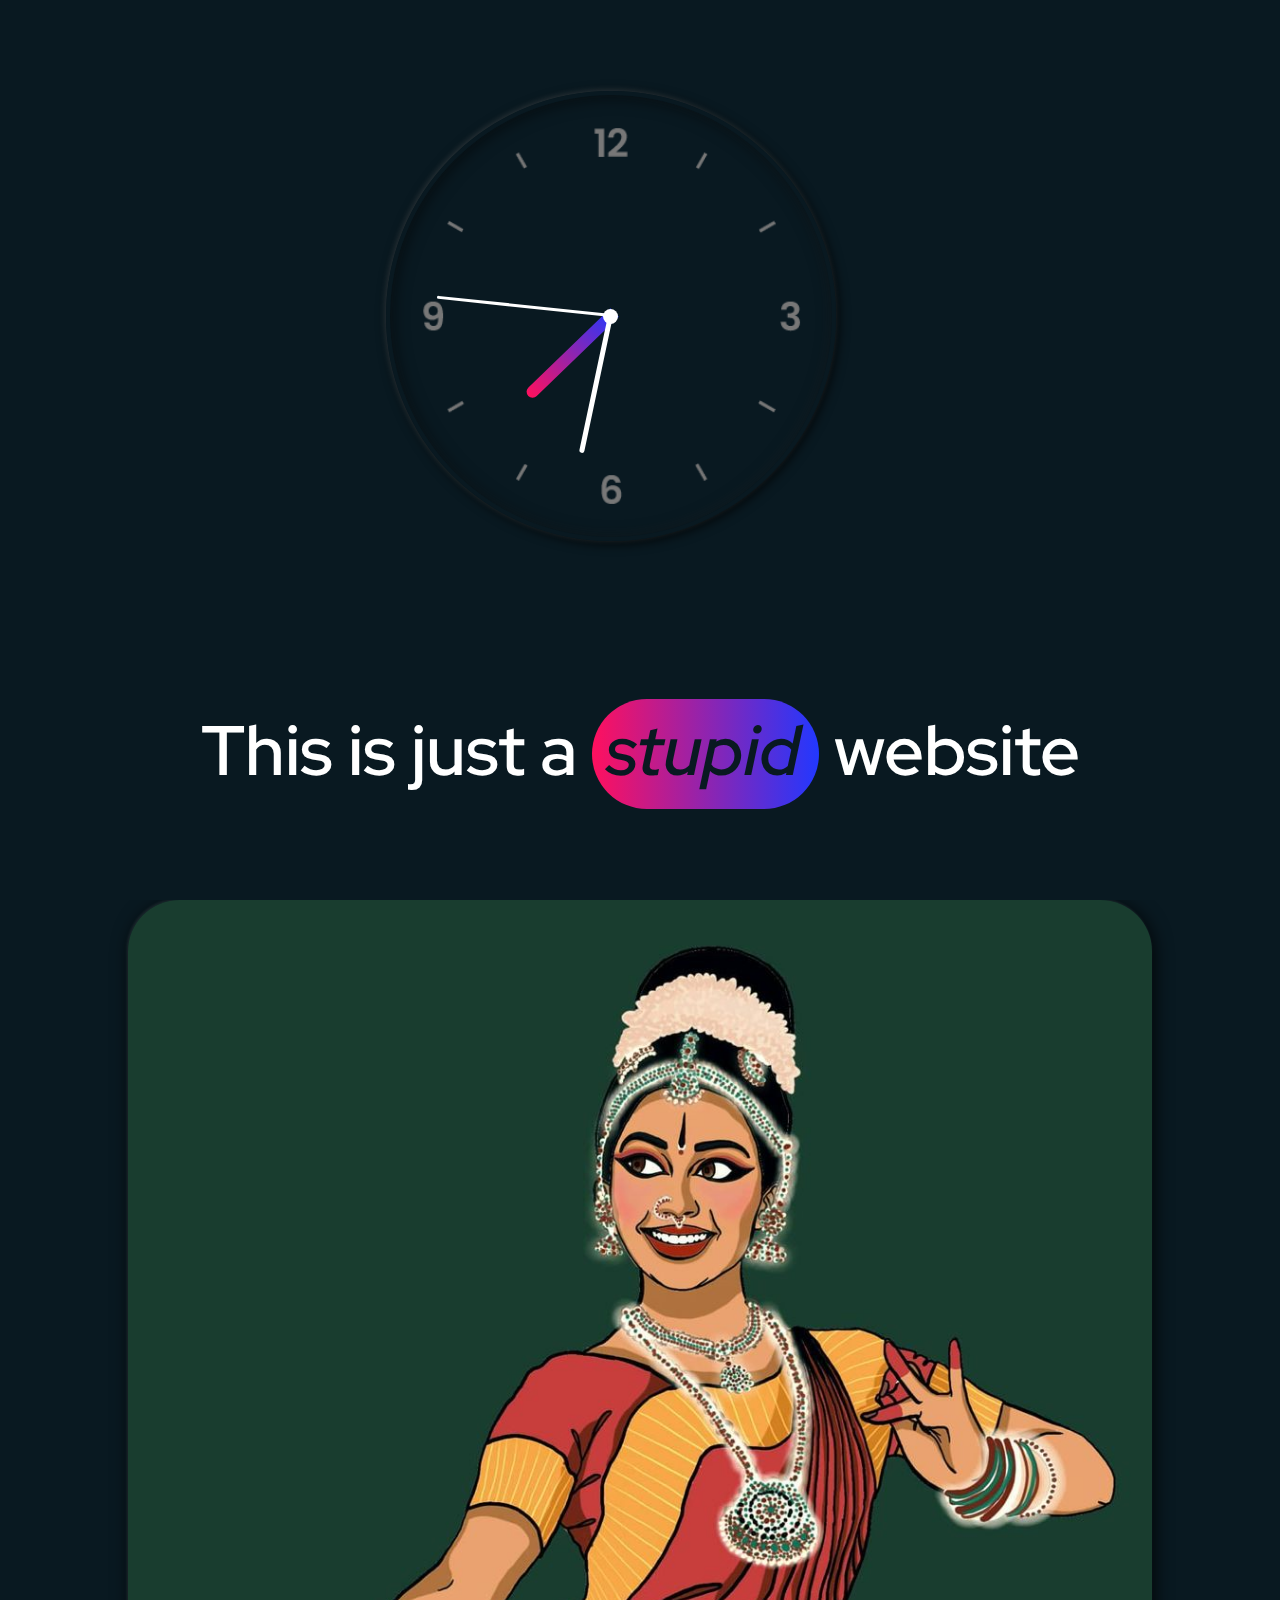
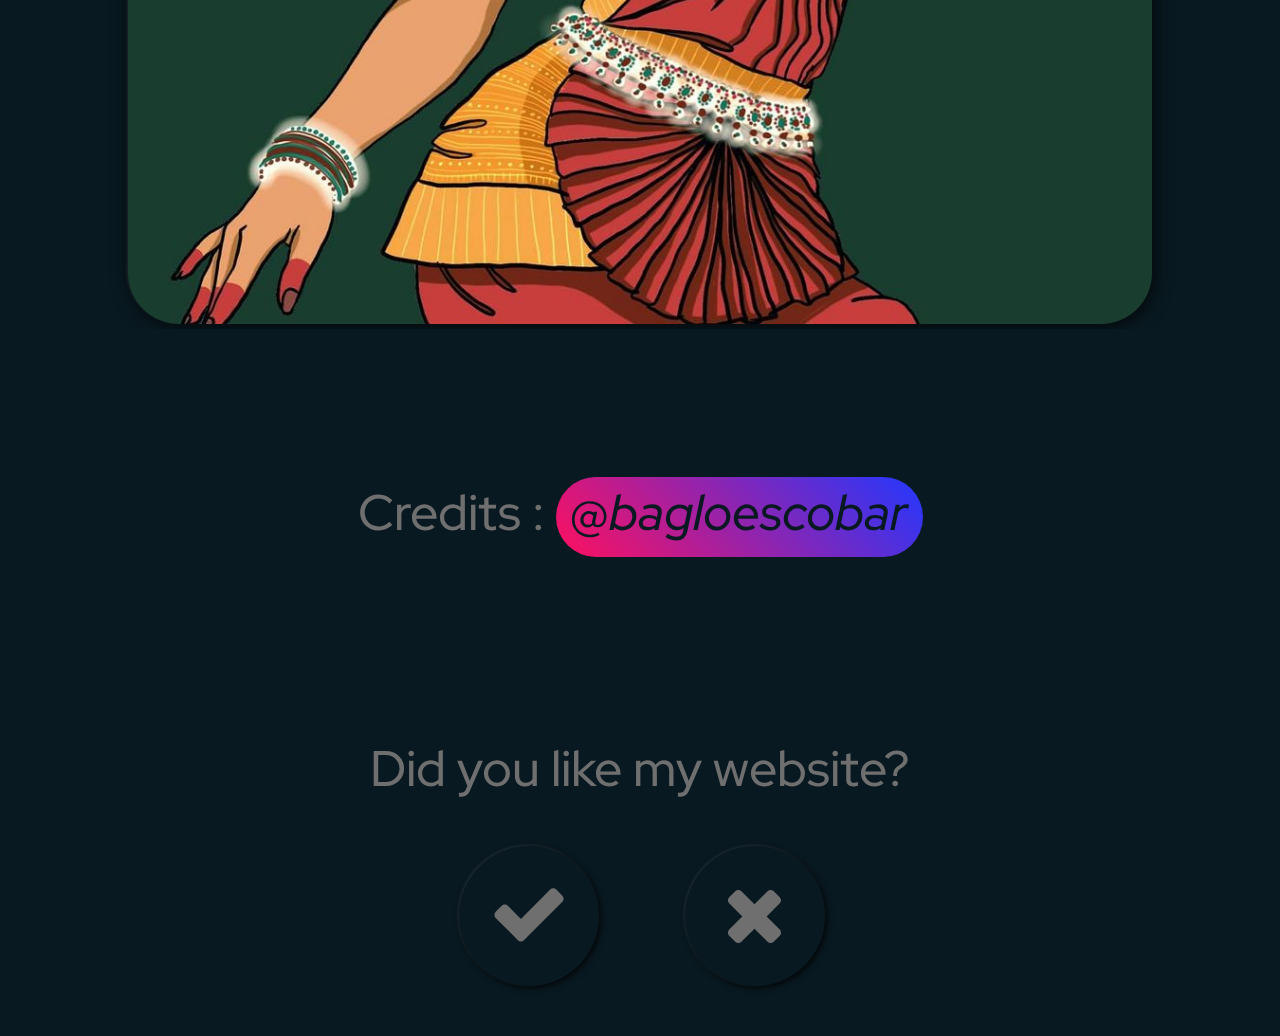
==== commit 36d68d20: "Merge branch 'master' of https://github.com/ro-hitr/project-void" ====
--- a/index.html
+++ b/index.html
@@ -37,13 +37,13 @@
             </div>
             <div class="row" id="slider">
                 <figure><center>
-                    <div class="ig"><img class="ig-img" src="https://www.instagram.com/p/B_fWVBCDCqb/media/?size=l"></div>
-                    <div class="ig"><img class="ig-img" src="https://www.instagram.com/p/B_cDUFCjGi4/media/?size=l"></div>
-                    <div class="ig"><img class="ig-img crop" src="https://www.instagram.com/p/B_pbWKijOQe/media/?size=l"></div>
-                    <div class="ig"><img class="ig-img" src="https://www.instagram.com/p/CAE_vY8jBfm/media/?size=l"></div>
-                    <div class="ig"><img class="ig-img crop" src="https://www.instagram.com/p/B_mvk5ID7Fw/media/?size=l"></div>
-                    <div class="ig"><img class="ig-img" src="https://www.instagram.com/p/B_myRiUDKjV/media/?size=l"></div>
-                    <div class="ig"><img class="ig-img" src="https://www.instagram.com/p/B_fWVBCDCqb/media/?size=l"></div>
+                    <div class="ig"><img class="ig-img" src="images/94321279_281051623055920_8193520881312673966_n.jpg"></div>
+                    <div class="ig"><img class="ig-img" src="images/94673328_170042157817196_5388609532706715047_n.jpg"></div>
+                    <div class="ig"><img class="ig-img crop" src="images/95127159_152314272936097_4637930635144041831_n.jpg"></div>
+                    <div class="ig"><img class="ig-img" src="images/95525964_236082504149293_6686628971246382802_n.jpg"></div>
+                    <div class="ig"><img class="ig-img crop" src="images/95566919_1693066807524238_3413786445014026330_n.jpg"></div>
+                    <div class="ig"><img class="ig-img" src="images/96401517_546649146050254_1873390683962657877_n.jpg"></div>
+                    <div class="ig"><img class="ig-img" src="images/94321279_281051623055920_8193520881312673966_n.jpg"></div>
                 </center></figure>
             </div>
             <div class="row" id="credit">
@@ -131,6 +131,7 @@
             /*Bday Date
             d = day.getDate();
             m = day.getMonth();
+            /*
             if((m==4&&d>=15)||(m>4))
             {
                 alert("Happy birthday Aditi!!");
@@ -163,4 +164,4 @@
         <script src="js/custom.js"></script>
         
     </body>
-</html>+</html>
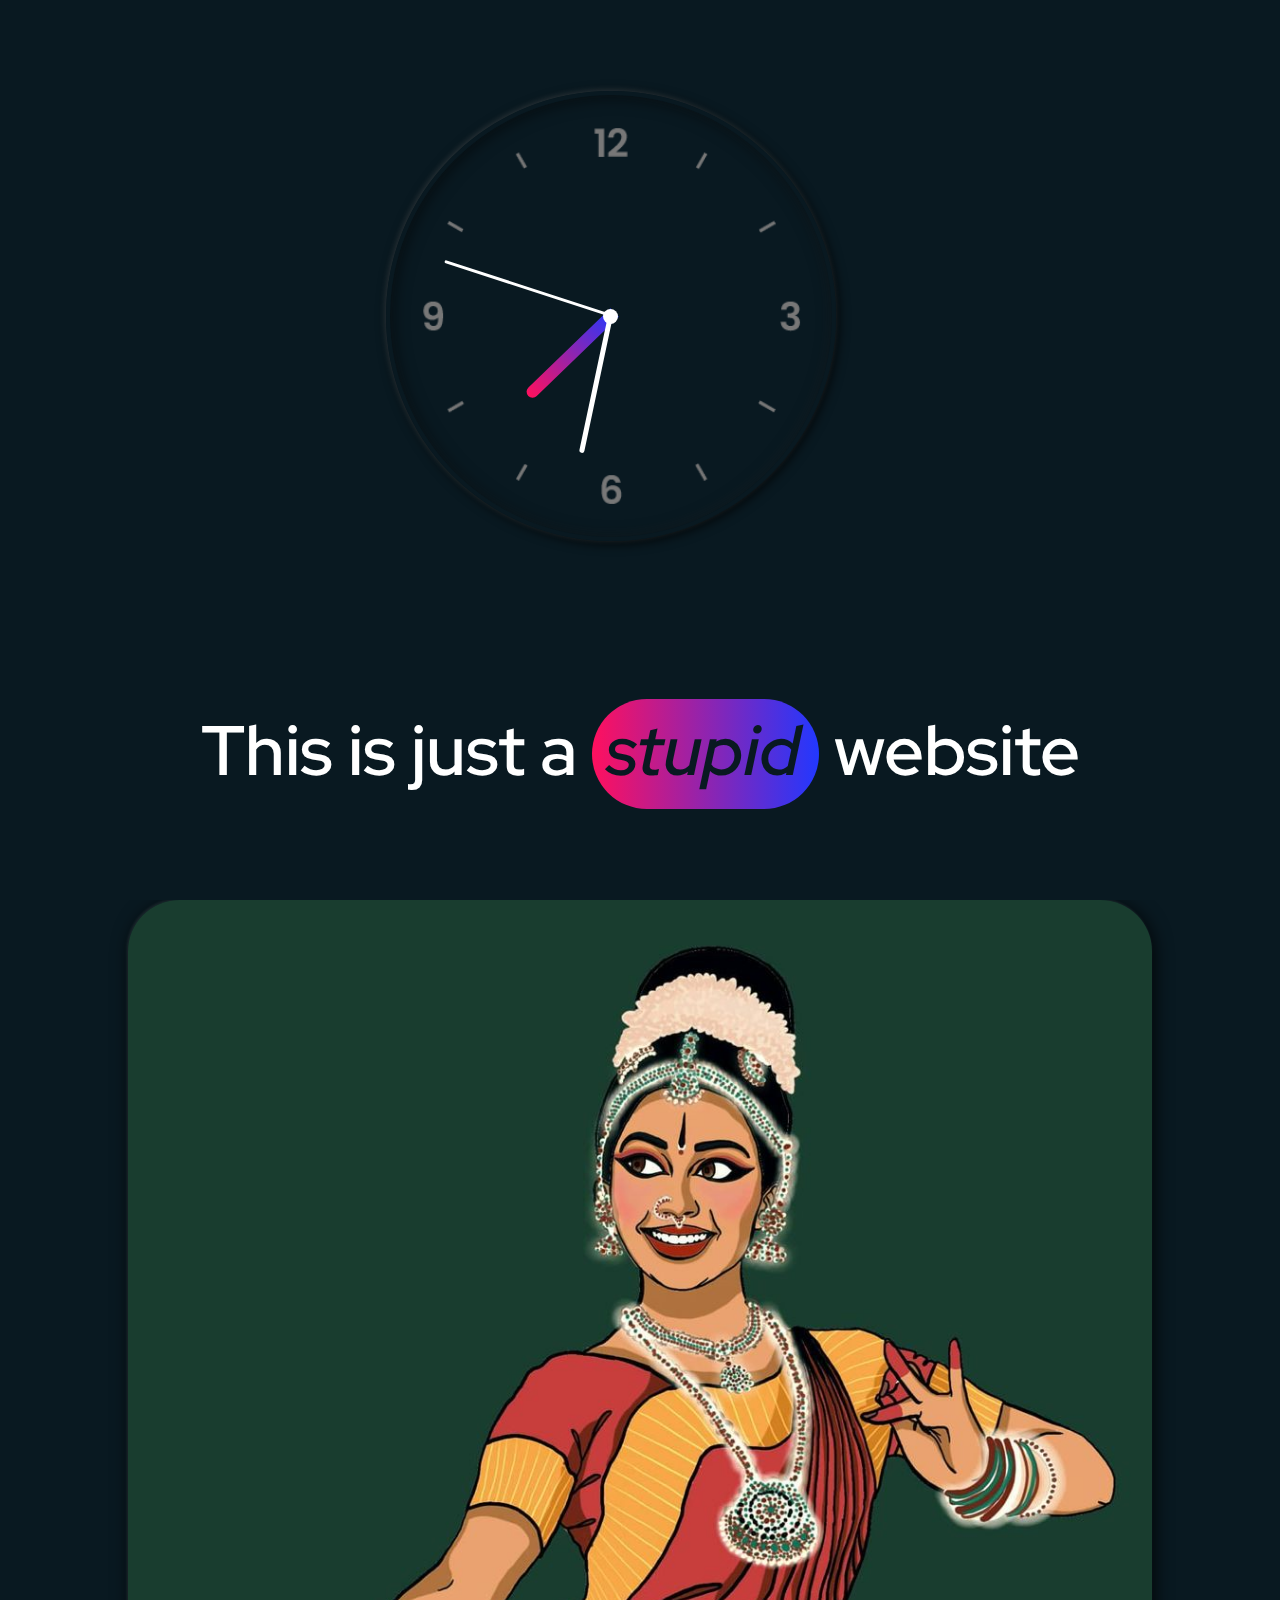
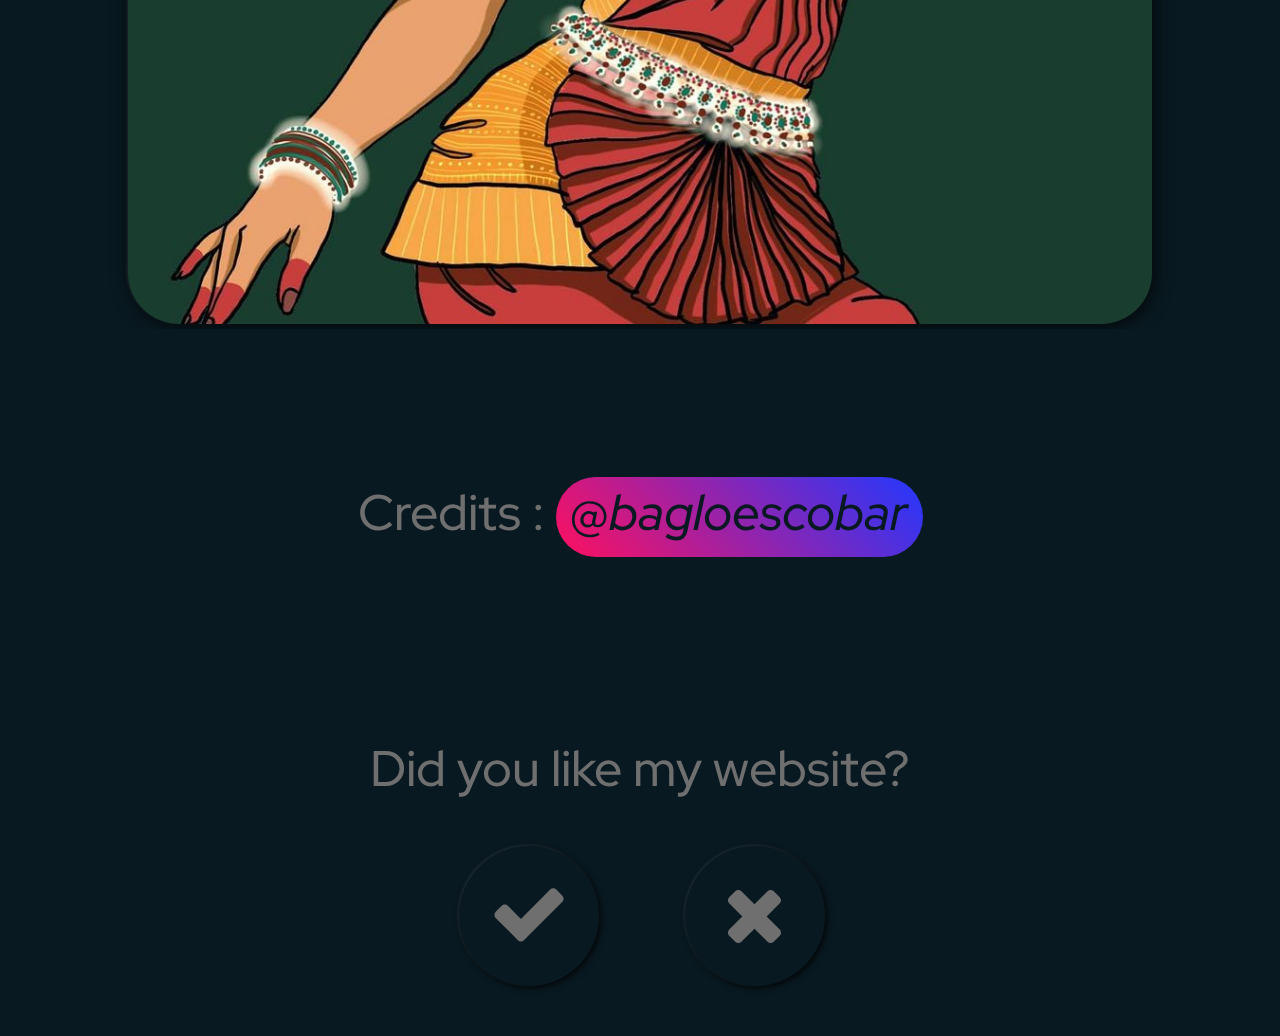
==== commit 2e8cb1a8: "removed redundant code" ====
--- a/index.html
+++ b/index.html
@@ -127,15 +127,6 @@
                     }, 500);
                 });
             });
-
-            /*Bday Date
-            d = day.getDate();
-            m = day.getMonth();
-            /*
-            if((m==4&&d>=15)||(m>4))
-            {
-                alert("Happy birthday Aditi!!");
-            }*/
              
              /*ProgressBar*/
             /*var height;
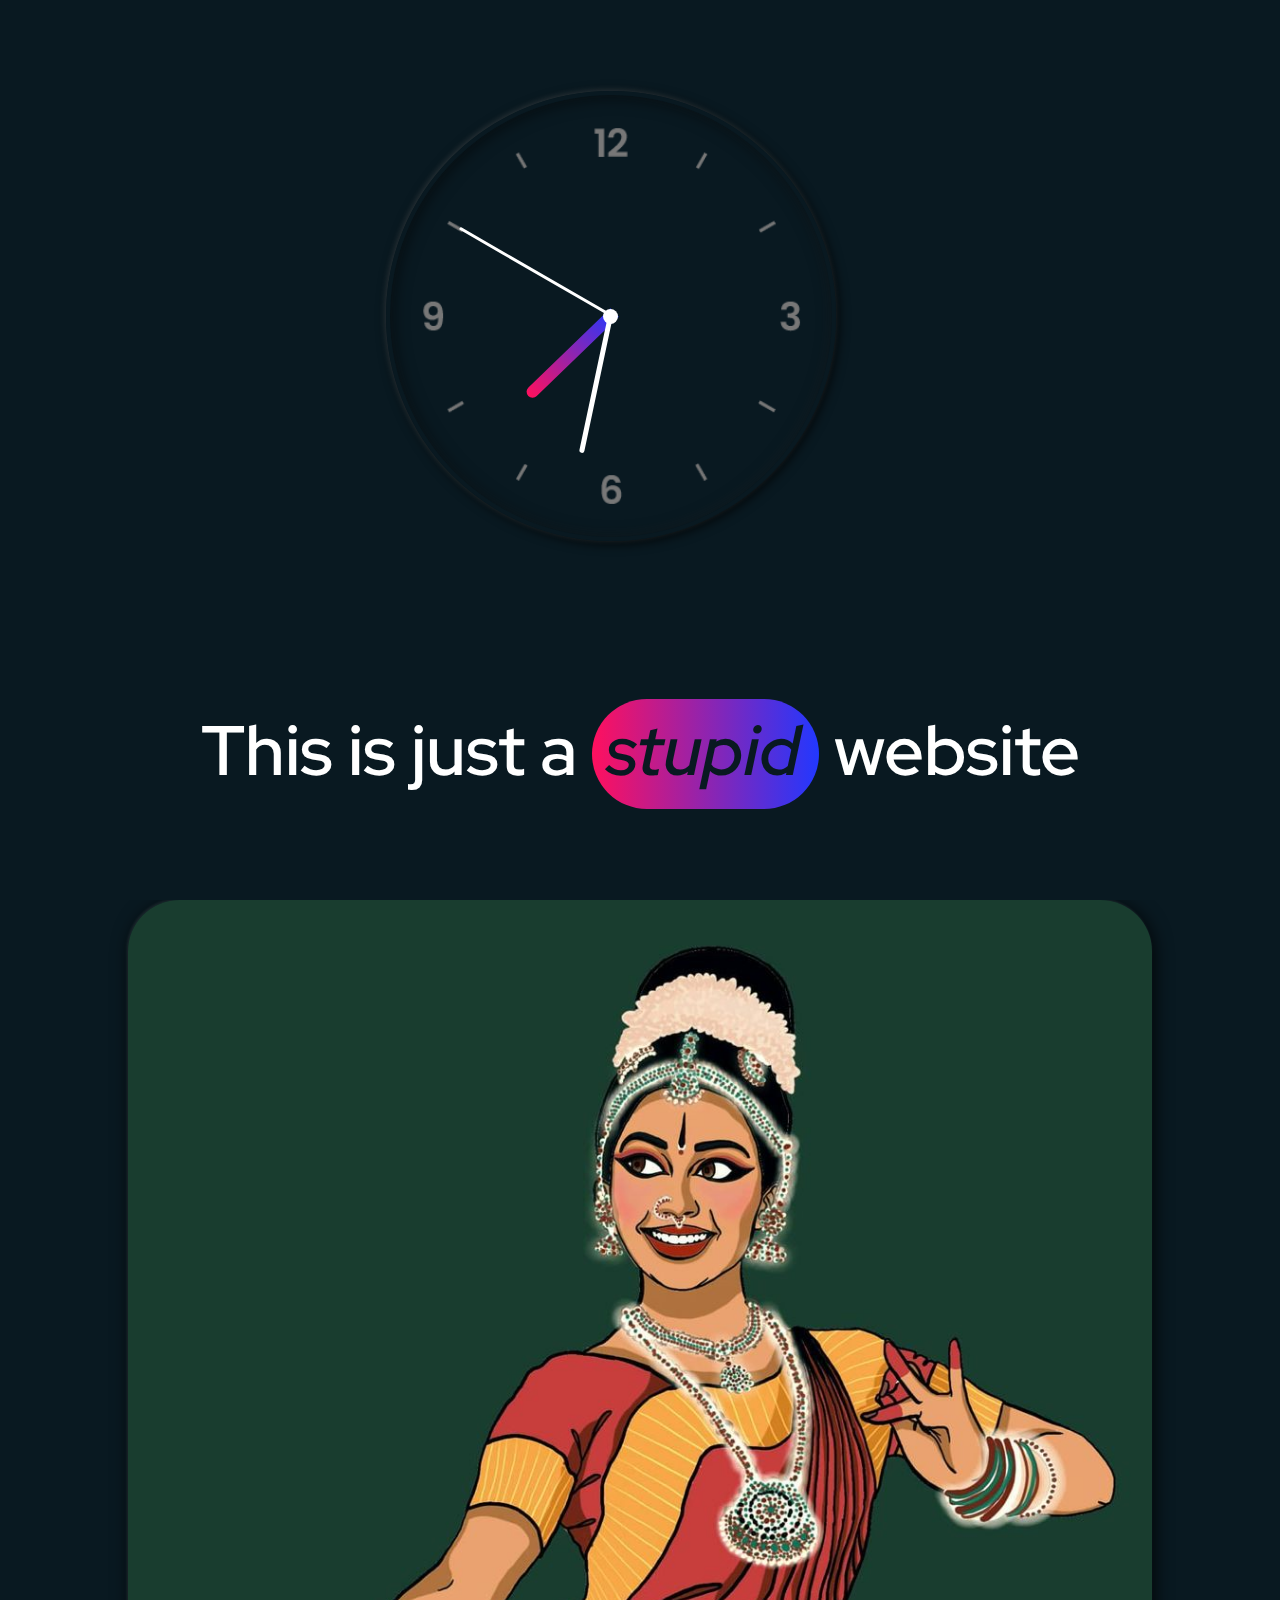
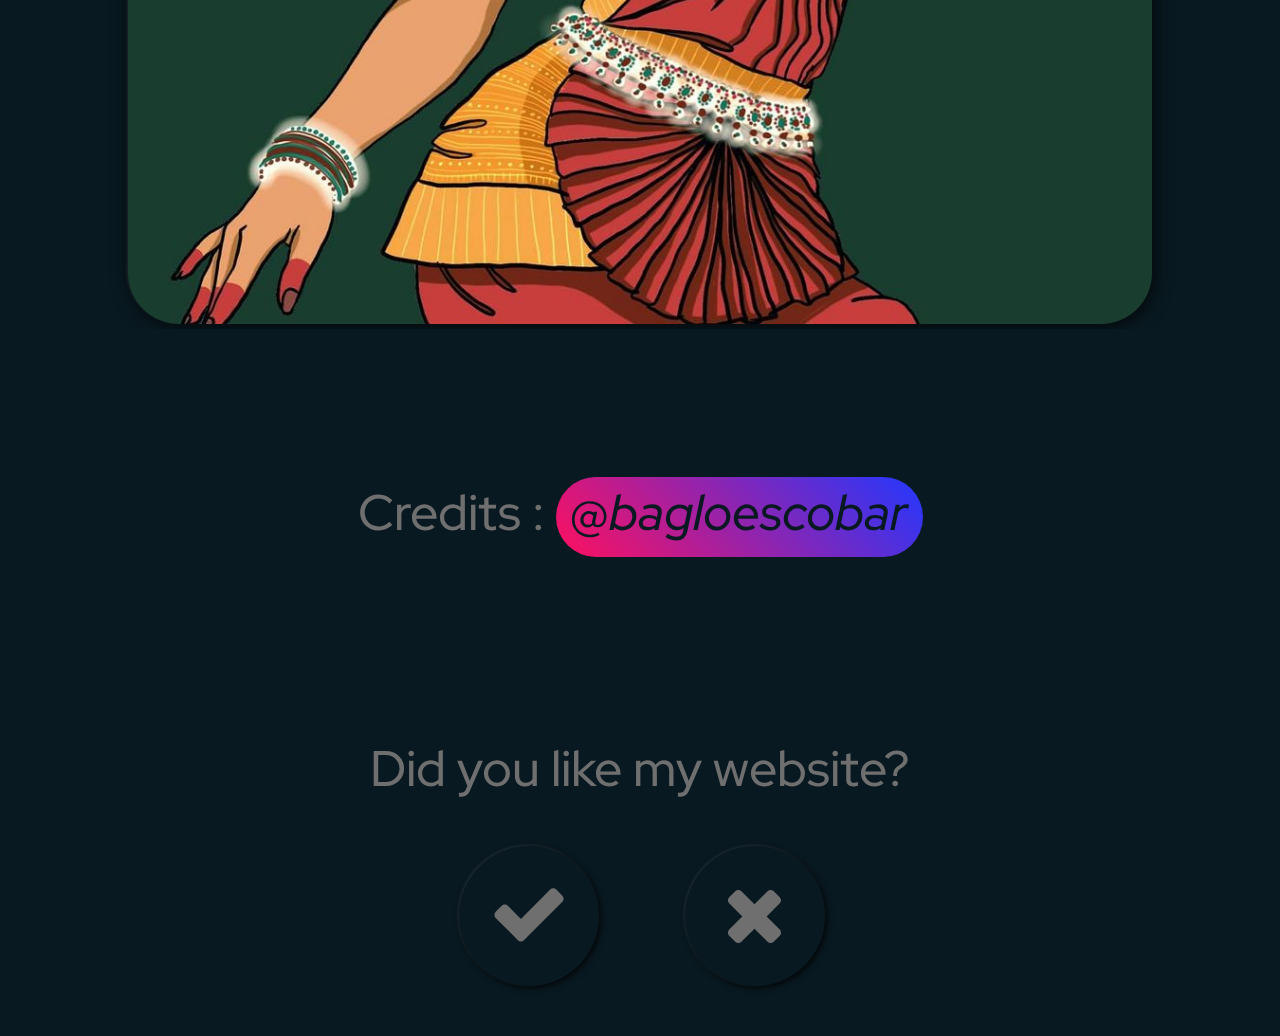
==== commit 05903e5f: "removed more redundant code" ====
--- a/index.html
+++ b/index.html
@@ -50,8 +50,8 @@
                 <p>Credits : <a href="https://www.instagram.com/bagloescobar/">@bagloescobar</a></p>
             </div>
             <div class="row" id="music">
-                <label>
-                <!--<audio controls>
+                <!--<label>
+                <audio controls>
                     <source src="images/Lauv BTS - Who.mp3" type="audio/mpeg">
                 </audio>-->
                 <!--<button class="play"><i class="fa fa-play" aria-hidden="true"></i></button>
